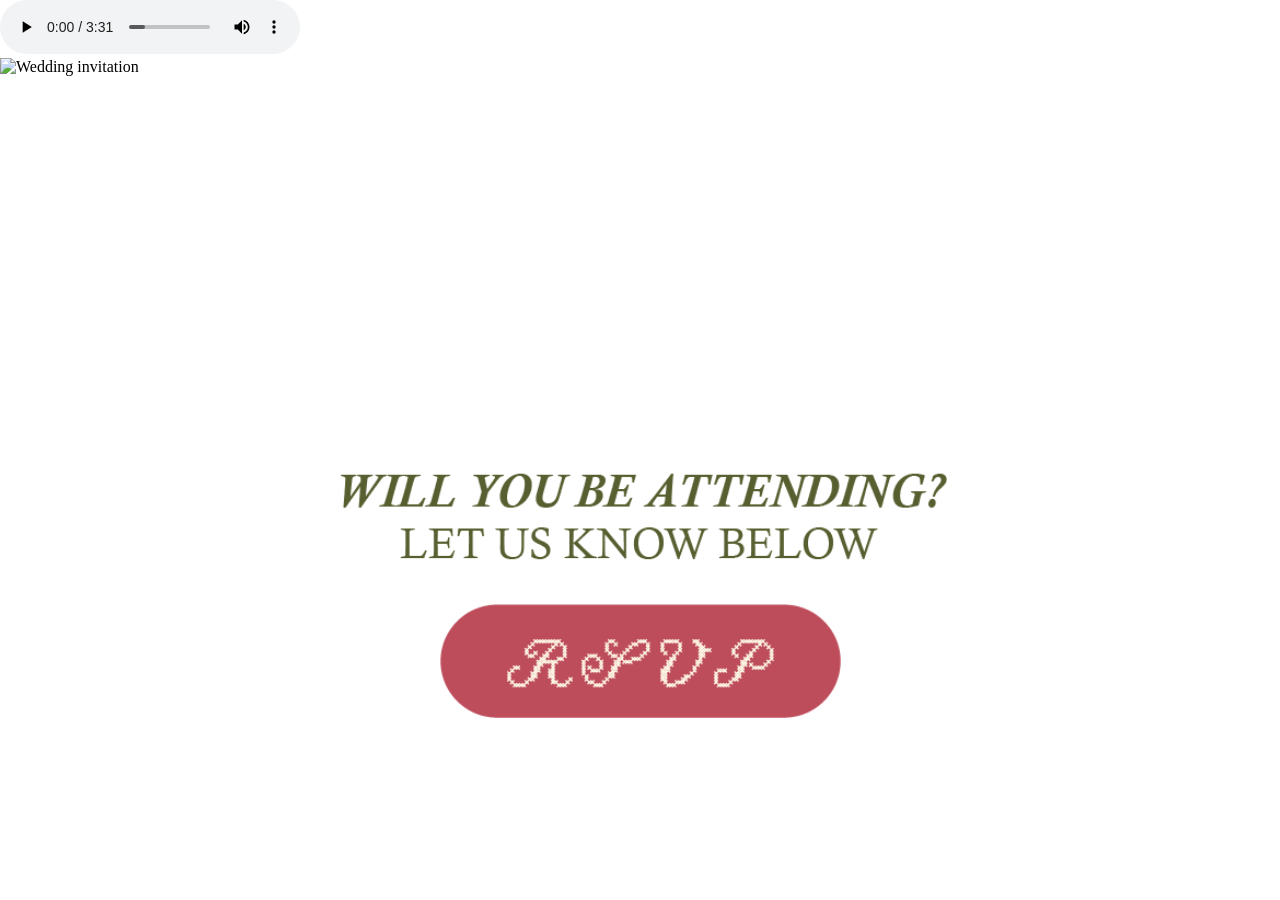
==== page2.html @ e856f60c "Add files via upload" ====
<!DOCTYPE html>
<html lang="en">

<head>
    <meta charset="UTF-8">
    <meta name="viewport" content="width=device-width, initial-scale=1.0">
    <title>Sedra & Ramy</title>
    <link rel="stylesheet" href="style.css">
</head>

<body>
     <audio id="backgroundMusic" controls >
    <source src="images/onlywhen.mp3" type="audio/mp3">
    Your browser does not support this audio file.
</audio>

    <main class="page2">

        <img src="images/1.png" alt="Wedding invitation">
       <iframe
    class="google-map"
    src="https://www.google.com/maps?q=Aurora+Lounge,+Ahmed+Orabi+Compound,+Road+8,+Gamaiet+Ahmed+Orabi,+Obour,+Egypt&output=embed"
    loading="lazy"
    allowfullscreen>
</iframe>

        <a
            href="https://docs.google.com/forms/d/e/1FAIpQLSe6aw0mRkVKkrtqVEwNXwOQoTQumnC0huQUVIW-SSg0Dfd0Cg/viewform"
            class="form-link"
        >
       
            <img src="images/30.png" alt="RSVP">
        </a>

    </main>

</body>
</html>
---- style.css ----
* {
    margin: 0;
    padding: 0;
    box-sizing: border-box;
}

html {
    scroll-behavior: smooth;
}

body {
    width: 100%;
    margin: 0;
    padding: 0;
    overflow-x: hidden;
    background: white;
}


/* =========================
   PAGE 1 - MAIN IMAGE
   ========================= */

.main-page {
    width: 100%;
    margin: 0;
    padding: 0;
}

.main-link {
    display: block;
    width: 100%;
    margin: 0;
    padding: 0;
    line-height: 0;
}

.main-link img {
    display: block;
    width: 100%;
    height: auto;
    margin: 0;
    padding: 0;
}


/* =========================
   PAGE 2
   ========================= */

.page2 {
    width: 100%;
    margin: 0;
    padding: 0;

    display: flex;
    flex-direction: column;
    align-items: center;
}


/* 1.png */

.page2 > img {
    display: block;
    width: 100%;
    height: auto;
    margin: 0;
    padding: 0;
}
.google-map {
    display: block;
    width: 100%;
    max-width: 500px;
    height: 350px;
    margin: 20px auto;
    border: 0;
}

/* =========================
   30.png - GOOGLE FORM
   ========================= */

.form-link {
    display: flex !important;
    justify-content: center !important;
    align-items: center !important;
    width: 80% !important;
    margin: 0 !important;
    padding: 0 !important;
    line-height: 0;
}

.form-link img {
    display: block !important;
    width: 60% !important;
    max-width: 60% !important;
    height: auto !important;
    margin-left: auto !important;
    margin-right: auto !important;
    padding: 0;
}
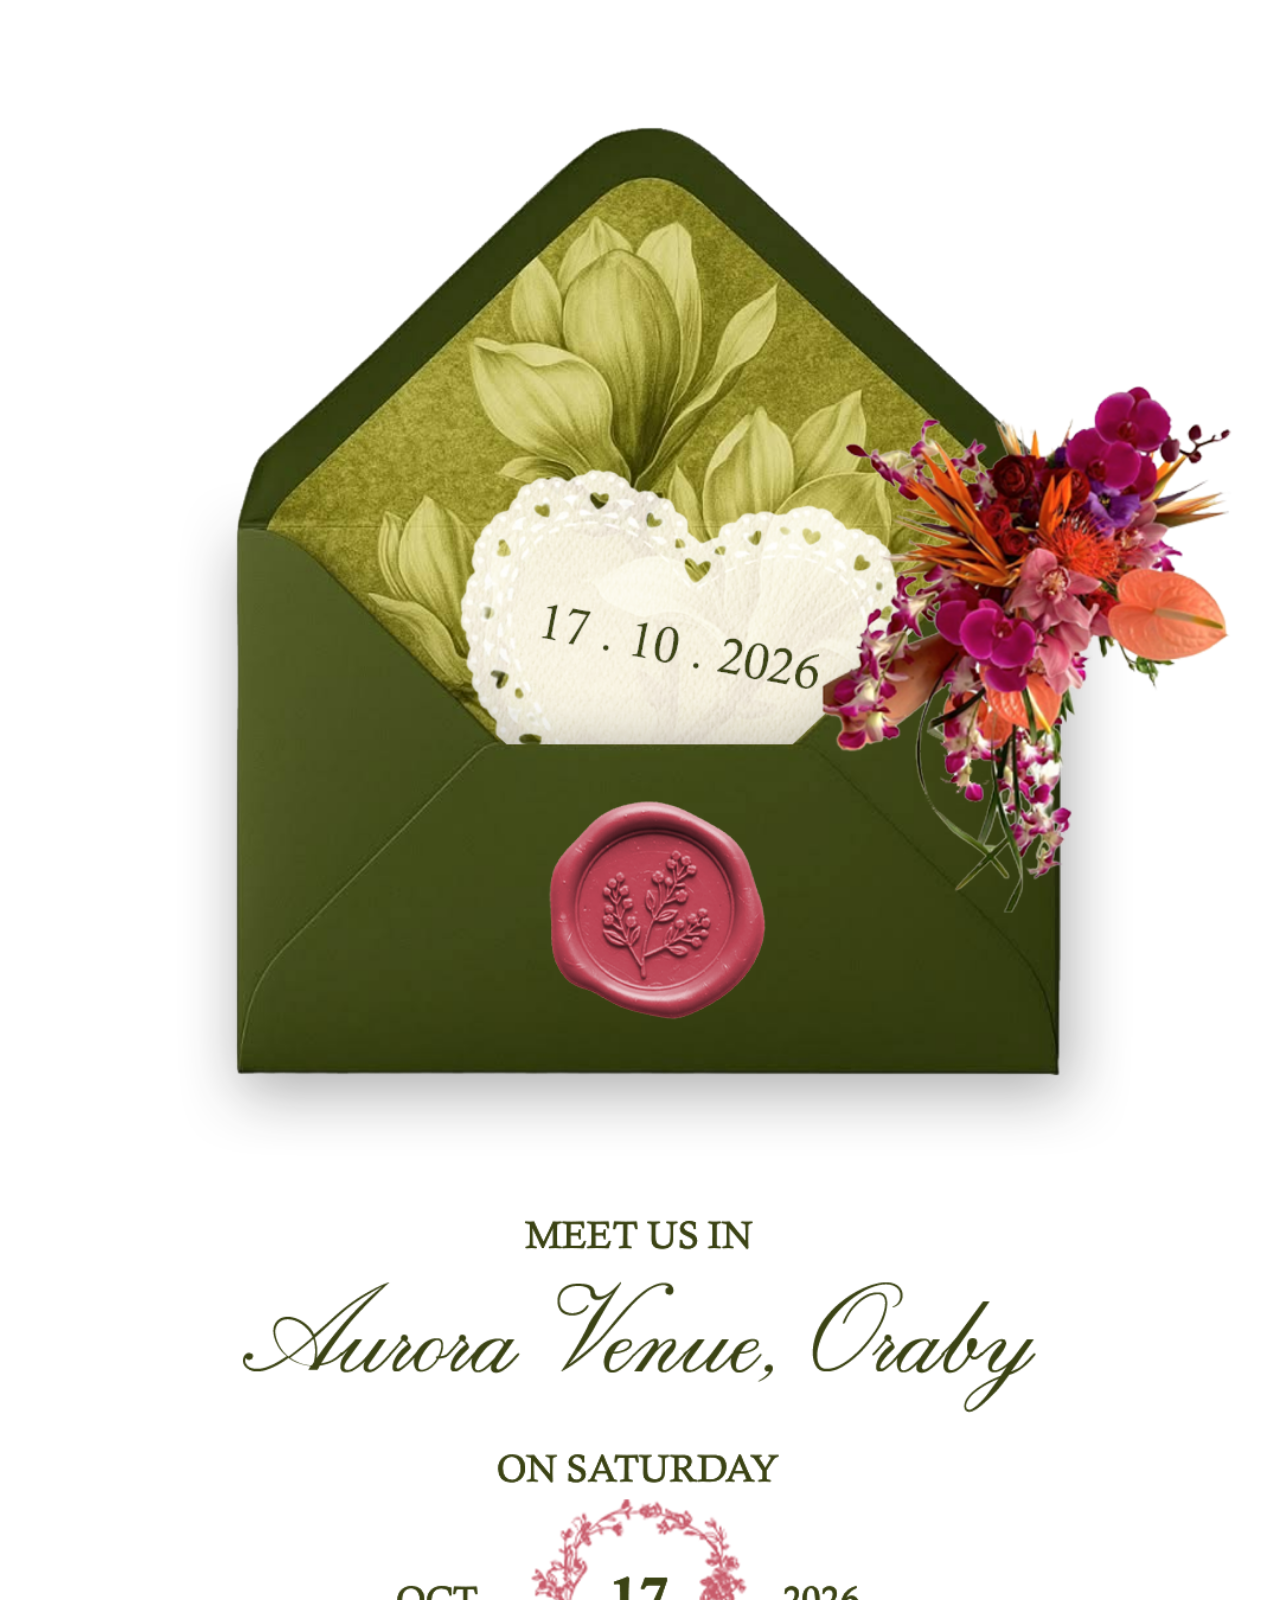
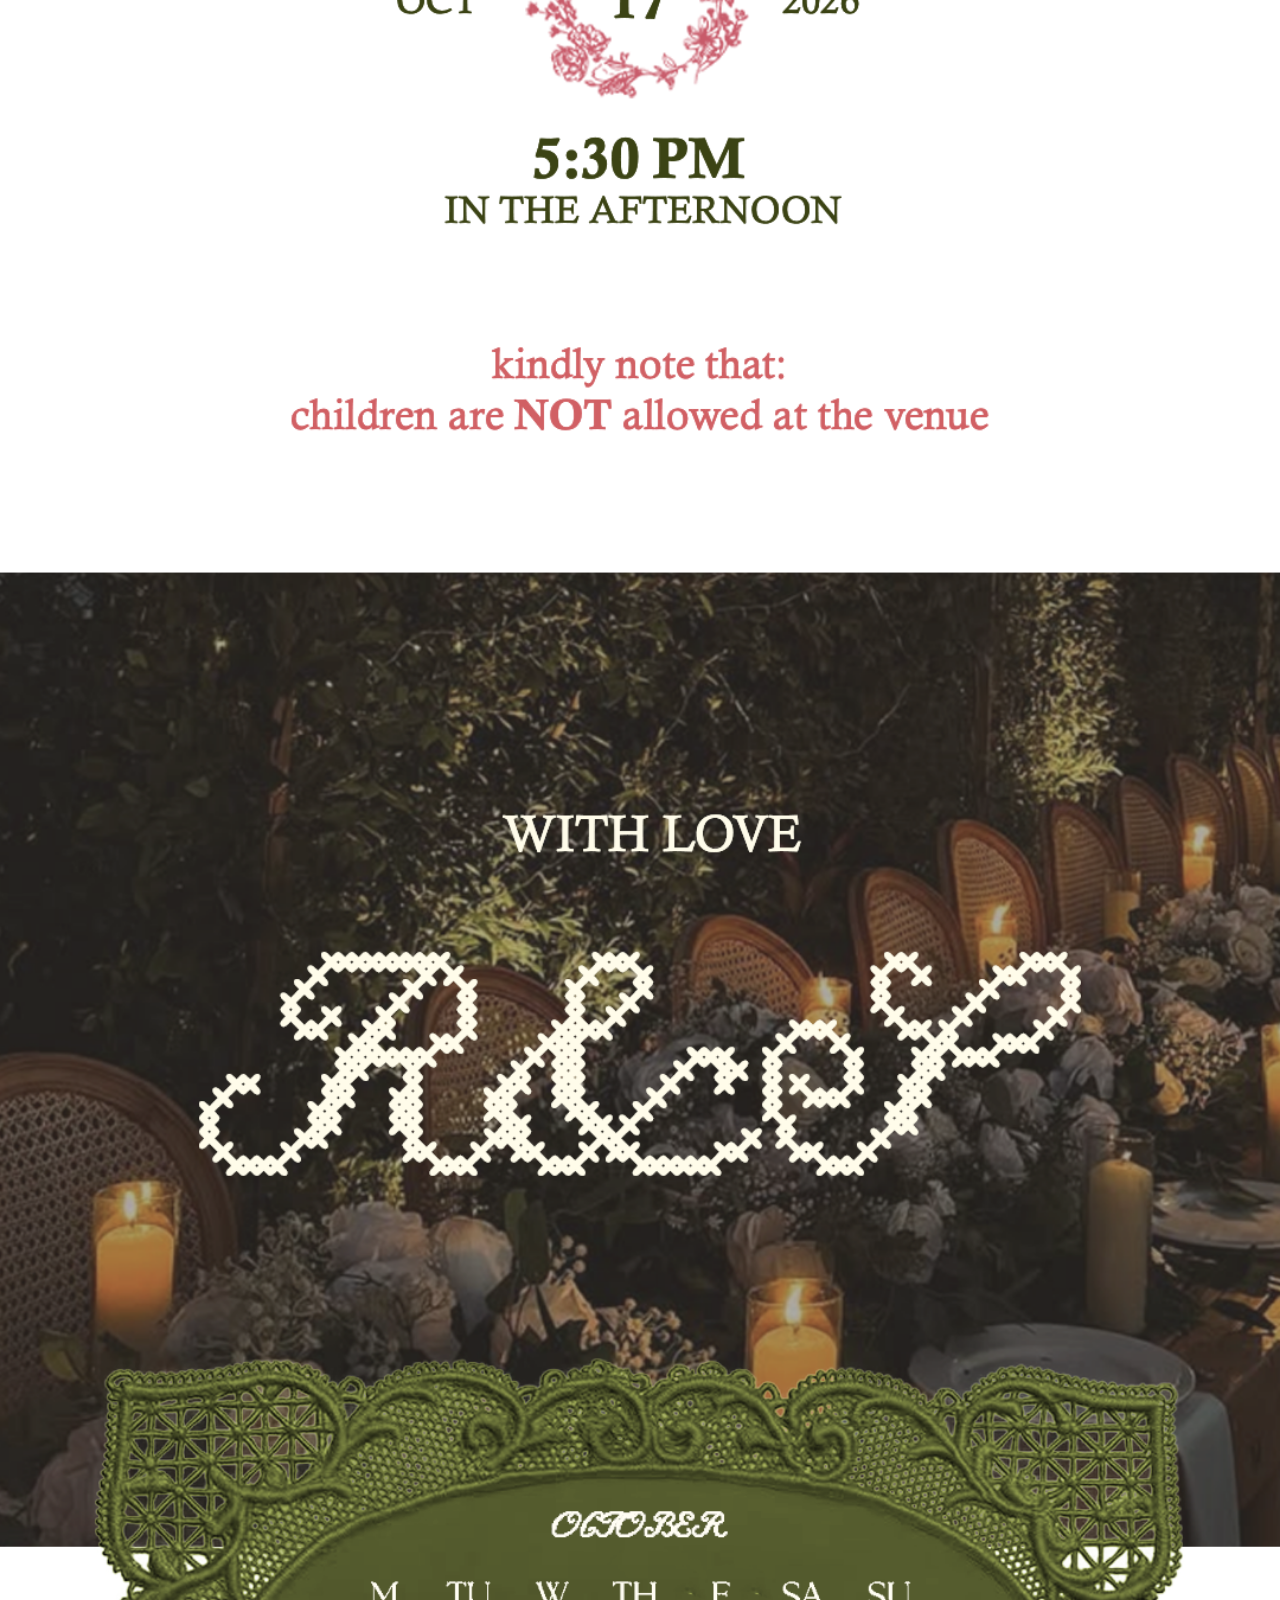
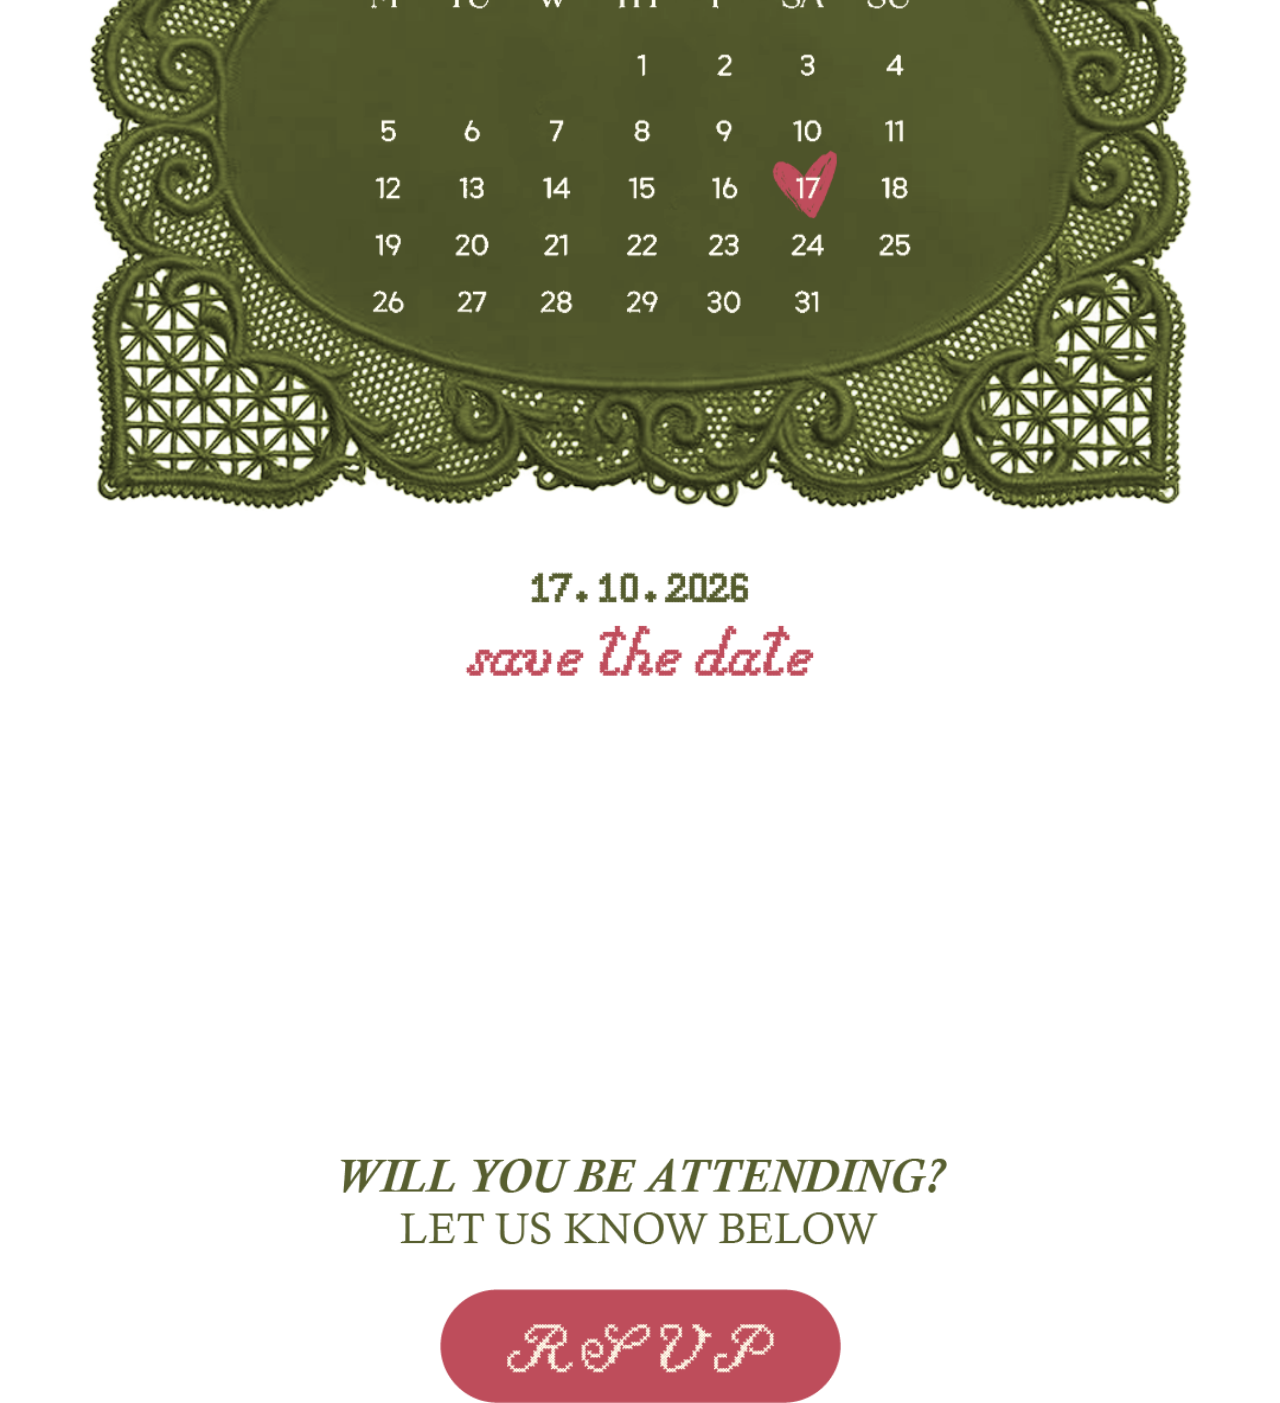
==== commit 6a225681: "Update page2.html" ====
--- a/page2.html
+++ b/page2.html
@@ -9,10 +9,9 @@
 </head>
 
 <body>
-     <audio id="backgroundMusic" controls >
-    <source src="images/onlywhen.mp3" type="audio/mp3">
-    Your browser does not support this audio file.
-</audio>
+     <audio id="backgroundMusic" autoplay loop>
+    <source src="images/onlywhen.mp3" type="audio/mpeg">
+   </audio>
 
     <main class="page2">
 
@@ -35,4 +34,4 @@
     </main>
 
 </body>
-</html>+</html>
